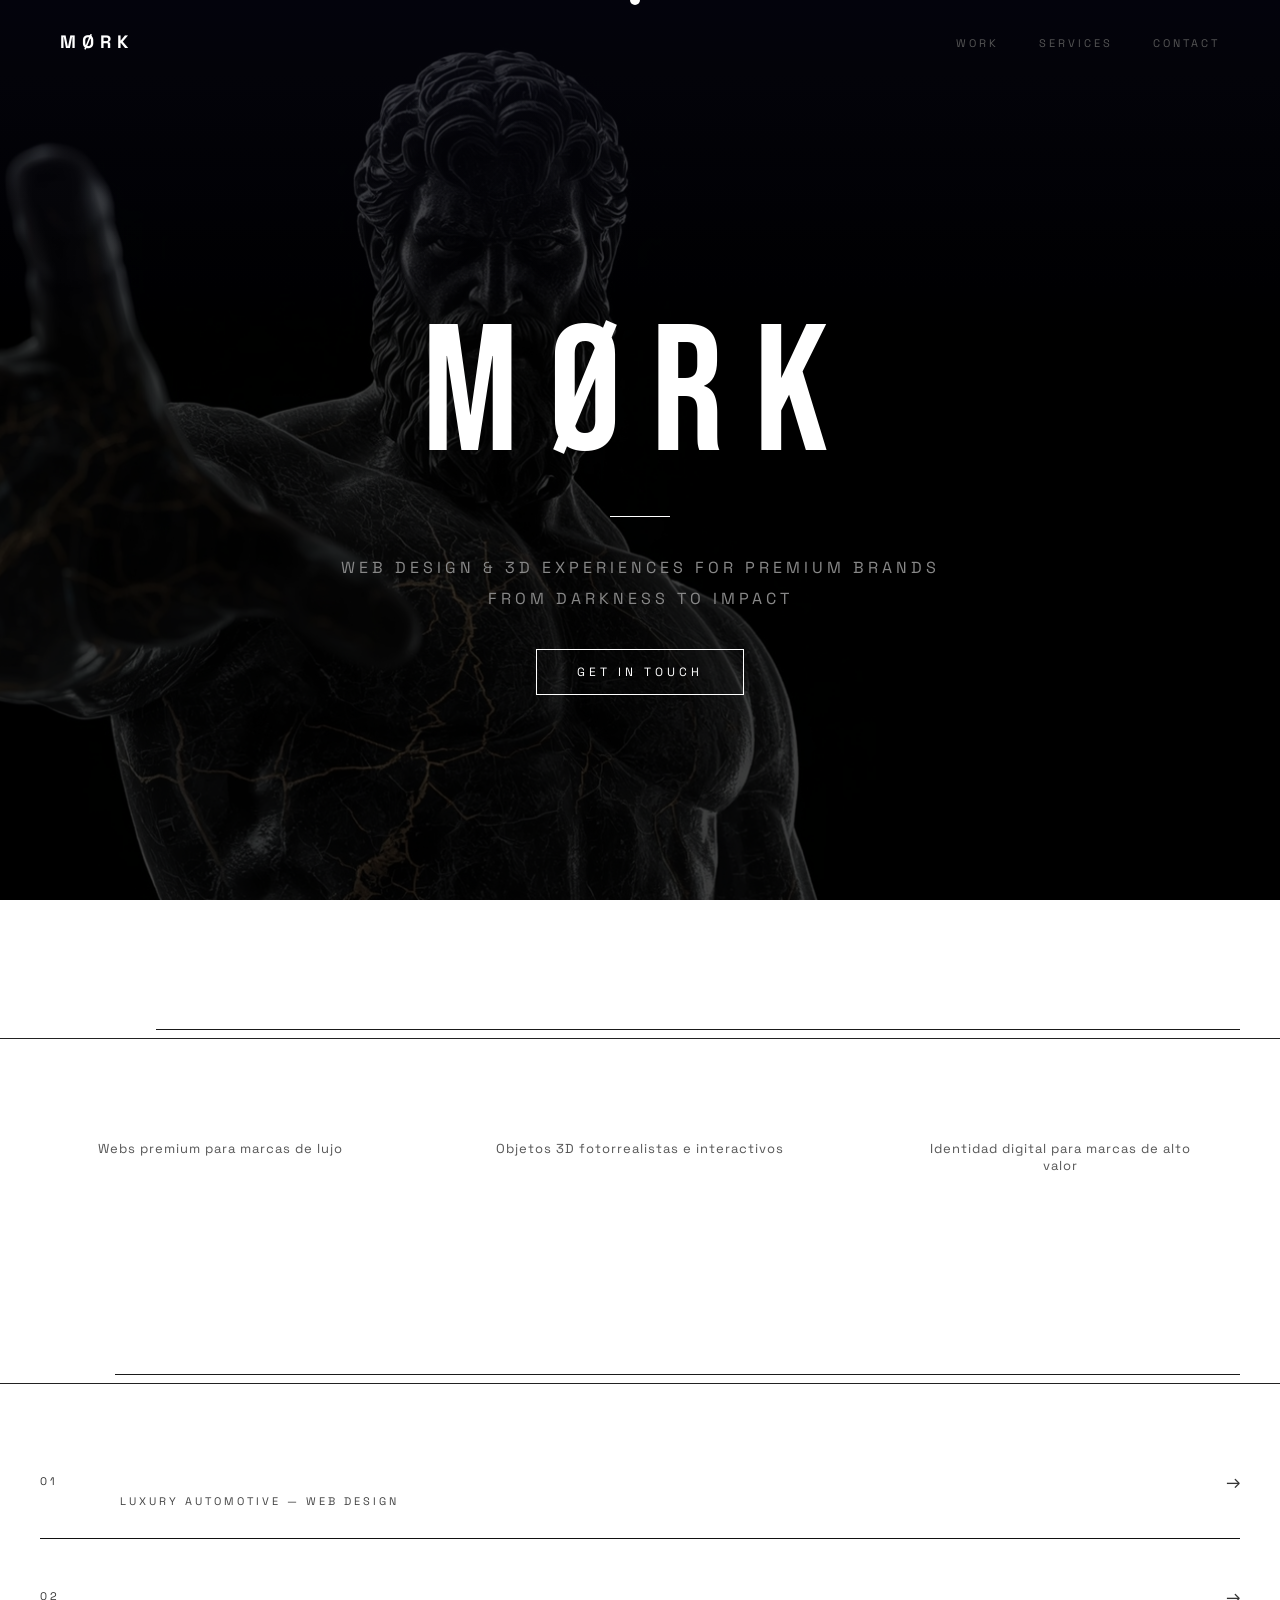
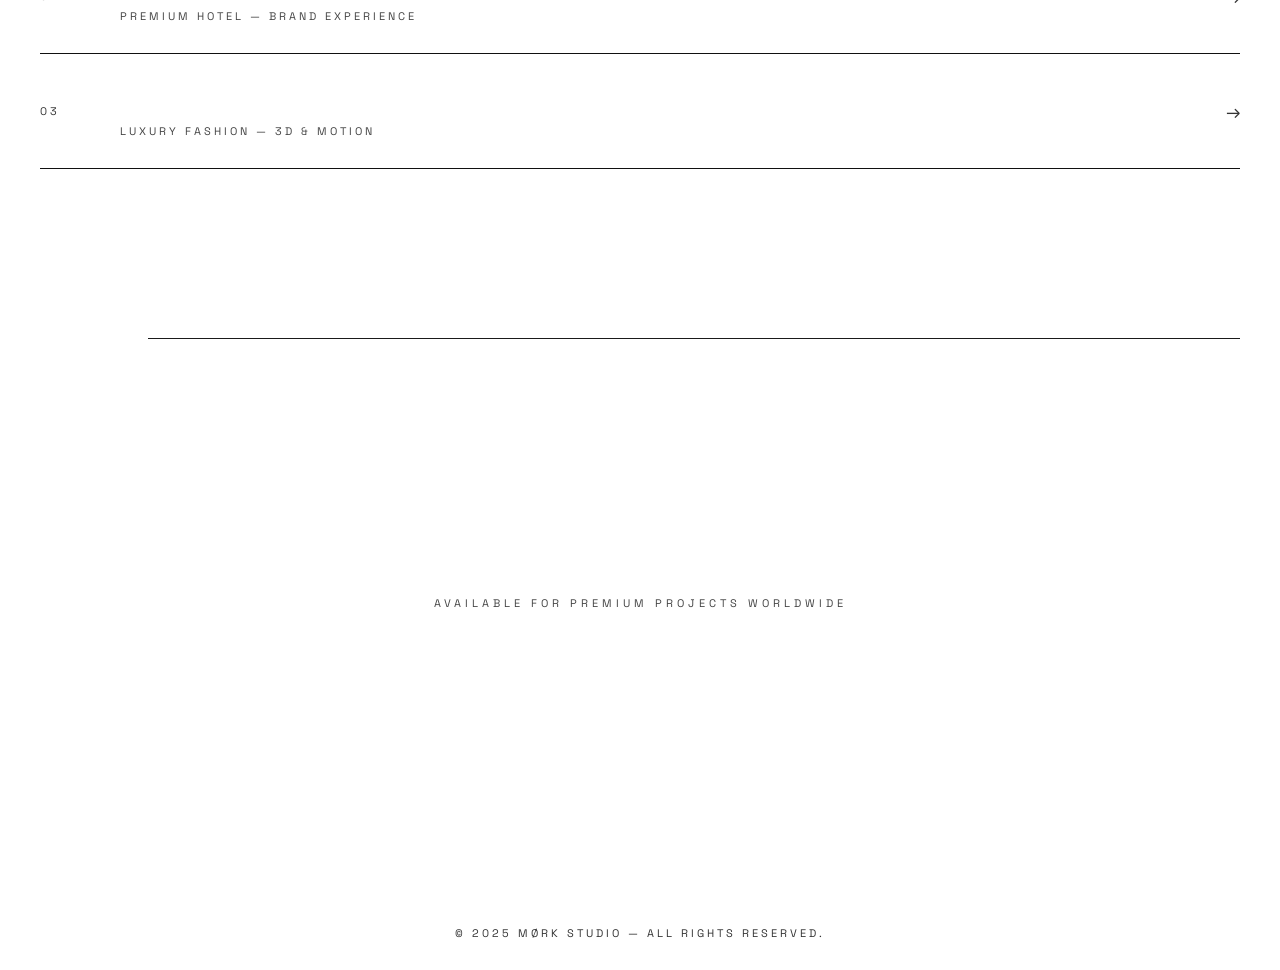
==== index.html @ 9cf5ea9a "Feat: Hover Thumbnails en work items del index" ====
<!DOCTYPE html>
<html lang="es">
<head>  
  <meta charset="UTF-8">
  <meta name="viewport" content="width=device-width, initial-scale=1.0">
  <title>MØRK Studio</title>
  <link href="https://fonts.googleapis.com/css2?family=Bebas+Neue&family=Space+Grotesk:wght@400;700&display=swap" rel="stylesheet">
  <link rel="stylesheet" href="style.css">
  <script type="importmap">
{
  "imports": {
    "three": "https://unpkg.com/three@0.157.0/build/three.module.js",
    "three/addons/": "https://unpkg.com/three@0.157.0/examples/jsm/"
  }
}
</script>
</head>
<body>
  <div class="page-transition"></div>

  <!-- CURSOR -->
  <div class="cursor"></div>

  <!-- NAV -->
  <nav class="nav">
    <div class="nav-logo">MØRK</div>
    <ul class="nav-links">
      <li><a href="#work">Work</a></li>
      <li><a href="#servicios">Services</a></li>
      <li><a href="#contacto">Contact</a></li>
    </ul>
  </nav>

 <!-- HERO -->
<div class="hero">
  <div class="hero-bg"></div>
  <div class="hero-3d">
    <canvas id="hero-canvas"></canvas>
  </div>
  <div class="hero-content">
    <h1>MØRK</h1>
    <div class="linea"></div>
    <p>Web design & 3D experiences for premium brands</p>
    <p>From darkness to impact</p>
    <a class="boton" href="mailto:contact@morkstudio.com">GET IN TOUCH</a>
  </div>
</div>

  <!-- LABEL SERVICIOS -->
  <div class="section-label">
    <span>Services</span>
    <div class="section-line"></div>
  </div>

  <!-- SERVICIOS -->
  <section class="servicios" id="servicios">
    <div class="servicio">
      <h3>Web Design</h3>
      <p>Webs premium para marcas de lujo</p>
    </div>
    <div class="servicio">
      <h3>3D & Motion</h3>
      <p>Objetos 3D fotorrealistas e interactivos</p>
    </div>
    <div class="servicio">
      <h3>Brand Experience</h3>
      <p>Identidad digital para marcas de alto valor</p>
    </div>
  </section>

  <!-- LABEL WORK -->
  <div class="section-label">
    <span>Work</span>
    <div class="section-line"></div>
  </div>

  <!-- WORK -->
  <section class="work" id="work">
    <a href="proyecto.html" class="work-item">
  <span class="work-num">01</span>
  <div class="work-info">
    <h3>Noir Automobiles</h3>
    <p>Luxury Automotive — Web Design</p>
  </div>
  <img class="work-thumb" src="noir-automobiles.jpg" alt="Noir Automobiles">
  <span class="work-arrow">→</span>
  </a>
    <a href="proyecto2.html" class="work-item">
  <span class="work-num">02</span>
  <div class="work-info">
    <h3>Hotel Obscura</h3>
    <p>Premium Hotel — Brand Experience</p>
  </div>
  <img class="work-thumb" src="hotel-noir.jpg" alt="Hotel Obscura">
  <span class="work-arrow">→</span>
  </a>
    <a href="proyecto3.html" class="work-item">
  <span class="work-num">03</span>
  <div class="work-info">
    <h3>Maison Noire</h3>
    <p>Luxury Fashion — 3D & Motion</p>
  </div>
  <img class="work-thumb" src="maison-noir.jpg" alt="Maison Noire">
  <span class="work-arrow">→</span>
  </a>
  </section>

  <!-- LABEL CONTACT -->
  <div class="section-label">
    <span>Contact</span>
    <div class="section-line"></div>
  </div>

  <!-- CONTACT -->
  <section class="contact" id="contacto">
    <h2>Let's build something<br>extraordinary together.</h2>
    <p>Available for premium projects worldwide</p>
    <a class="boton" href="mailto:contact@morkstudio.com">START A PROJECT</a>
  </section>

  <!-- FOOTER -->
  <footer class="footer">
    <p>© 2025 MØRK Studio — All rights reserved.</p>
  </footer>
  <script src="main.js"></script>
  <script type="module" src="hero3d.js"></script>
</body>
</html>
---- style.css ----
/* ============================================
   RESET Y BASE
   ============================================ */
* {
  scroll-behavior: smooth;
  margin: 0;
  padding: 0;
  box-sizing: border-box;
  cursor: none !important;
}

body {
  overflow-x: hidden;
  background: linear-gradient(180deg, #050510 0%, #000000 40%);
  background-attachment: fixed;
  color: #ffffff;
  font-family: 'Space Grotesk', sans-serif;
  min-height: 100vh;
  display: flex;
  flex-direction: column;
  align-items: center;
  text-align: center;
  animation: pageFadeIn 0.6s ease forwards;
}

/* ============================================
   ANIMACIONES
   ============================================ */
@keyframes fadeUp {
  from { opacity: 0; transform: translateY(30px); }
  to { opacity: 1; transform: translateY(0); }
}

@keyframes pageFadeIn {
  from { opacity: 0; }
  to { opacity: 1; }
}

@keyframes glitch {
  0%   { filter: none; }
  25%  { filter: brightness(1.5) blur(1px); }
  50%  { filter: none; }
  75%  { filter: brightness(0.7) blur(1px); }
  100% { filter: none; }
}

/* ============================================
   CURSOR
   ============================================ */
.cursor {
  width: 10px;
  height: 10px;
  background: #ffffff;
  border-radius: 50%;
  position: fixed;
  pointer-events: none;
  z-index: 99999;
  transform: translate(-50%, -50%);
}
/* ============================================
   NAV
   ============================================ */
.nav {
  position: fixed;
  top: 0;
  left: 0;
  width: 100%;
  padding: 30px 60px;
  display: flex;
  justify-content: space-between;
  align-items: center;
  z-index: 1000;
}

.nav-logo {
  font-size: 18px;
  letter-spacing: 6px;
  color: #ffffff;
  text-transform: uppercase;
  font-weight: 900;
}

.nav-links {
  display: flex;
  gap: 40px;
  list-style: none;
}

.nav-links a {
  color: #555555;
  text-decoration: none;
  font-size: 11px;
  letter-spacing: 3px;
  text-transform: uppercase;
  transition: color 0.3s ease;
}

.nav-links a:hover {
  color: #ffffff;
}

/* ============================================
   HERO
   ============================================ */
.hero {
  position: relative;
  min-height: 100vh;
  width: 100%;
  overflow: hidden;
  display: flex;
  align-items: center;
  justify-content: center;
}

.hero-bg {
  position: absolute;
  top: 0;
  left: 0;
  width: 100%;
  height: 100%;
  z-index: 0;
  background-image: url('zeus.jpg');
  background-size: cover;
  background-position: center right;
  opacity: 0.25;
  pointer-events: none;
}

.hero-3d {
  position: absolute;
  top: 0;
  left: 0;
  width: 100%;
  height: 100%;
  z-index: 1;
  pointer-events: none;
}

.hero-3d canvas {
  width: 100%;
  height: 100%;
  pointer-events: none;
}

.hero-content {
  position: relative;
  z-index: 2;
  display: flex;
  flex-direction: column;
  align-items: center;
  justify-content: center;
  min-height: 100vh;
  padding-top: 100px;
}

.hero h1 {
  font-size: 180px;
  font-weight: 400;
  letter-spacing: 30px;
  color: #ffffff;
  font-family: 'Bebas Neue', sans-serif;
  animation: fadeUp 1s ease forwards;
  line-height: 1;
}

.hero h1:hover {
  animation: glitch 0.4s ease infinite;
}

.hero p {
  font-size: 16px;
  letter-spacing: 4px;
  color: #888888;
  margin-top: 10px;
  text-transform: uppercase;
  animation: fadeUp 1s ease 0.3s forwards;
  opacity: 0;
}

.linea {
  width: 60px;
  height: 1px;
  background-color: #ffffff;
  margin: 30px auto;
}

.boton {
  display: inline-block;
  margin-top: 40px;
  padding: 14px 40px;
  border: 1px solid #ffffff;
  color: #ffffff;
  text-decoration: none;
  font-family: 'Space Grotesk', sans-serif;
  font-size: 12px;
  letter-spacing: 4px;
  text-transform: uppercase;
  transition: all 0.3s ease;
  animation: fadeUp 1s ease 0.6s forwards;
  opacity: 0;
}

.boton:hover {
  background-color: #ffffff;
  color: #000000;
}

/* ============================================
   SERVICIOS
   ============================================ */
.servicios {
  display: flex;
  width: 100%;
  padding: 40px;
  border-top: 1px solid #222222;
  gap: 60px;
  margin-top: 0;
  animation: fadeUp 1s ease 0.9s forwards;
  opacity: 0;
}

.servicio {
  flex: 1;
  text-align: center;
  transition: all 0.3s ease;
  padding: 30px;
  border: 1px solid transparent;
}

.servicio h3 {
  font-size: 14px;
  letter-spacing: 4px;
  text-transform: uppercase;
  color: #ffffff;
  margin-bottom: 12px;
  transition: color 0.3s ease;
}

.servicio p {
  font-size: 13px;
  letter-spacing: 1px;
  color: #555555;
  text-transform: none;
}

.servicio:hover {
  border: 1px solid #333333;
  transform: translateY(-5px);
}

.servicio:hover h3 {
  color: #aaaaaa;
}

/* ============================================
   WORK
   ============================================ */
.work {
  width: 100%;
  padding: 40px;
  border-top: 1px solid #222222;
}

.work-item {
  text-decoration: none;
  color: inherit;
  display: flex;
  align-items: center;
  gap: 20px;
  padding: 30px 0;
  border-bottom: 1px solid #111111;
  transition: all 0.4s ease;
  width: 100%;
  text-align: left;
  position: relative;
  overflow: hidden;
}

.work-item:hover {
  padding-left: 20px;
  border-bottom: 1px solid #333333;
  background: linear-gradient(90deg, #0a0a0a 0%, transparent 100%);
}

.work-item::after {
  content: '';
  position: absolute;
  top: 0;
  left: 0;
  width: 0%;
  height: 1px;
  background: #ffffff;
  transition: all 0.6s ease;
}

.work-item:hover::after {
  width: 100%;
}

.work-item:hover h3 {
  text-shadow: 0 0 20px rgba(255, 255, 255, 0.3);
  letter-spacing: 1px;
}

.work-num {
  font-size: 11px;
  letter-spacing: 3px;
  color: #333333;
  width: 60px;
  flex-shrink: 0;
}

.work-info {
  flex: 1;
  display: flex;
  flex-direction: column;
  gap: 6px;
}

.work-info h3 {
  font-size: 22px;
  font-weight: 700;
  letter-spacing: 2px;
  color: #ffffff;
  transition: color 0.3s ease;
  display: block;
}

.work-info p {
  font-size: 11px;
  display: block;
  letter-spacing: 3px;
  color: #444444;
  text-transform: uppercase;
  margin-top: 6px;
}

.work-item:hover .work-info h3 {
  color: #aaaaaa;
}

.work-arrow {
  font-size: 18px;
  color: #333333;
  transition: all 0.3s ease;
  flex-shrink: 0;
}

.work-item:hover .work-arrow {
  transform: translateX(8px);
  color: #ffffff;
  opacity: 1;
}

/* ============================================
   SECTIONS
   ============================================ */
.section-label {
  display: flex;
  align-items: center;
  gap: 20px;
  width: 100%;
  padding: 0 40px;
  margin-top: 120px;
  margin-bottom: 0;
}

.section-label span {
  font-size: 14px;
  letter-spacing: 4px;
  text-transform: uppercase;
  color: #ffffff;
  white-space: nowrap;
}

.section-line {
  flex: 1;
  height: 1px;
  background-color: #1a1a1a;
}

/* ============================================
   CONTACT
   ============================================ */
.contact {
  width: 100%;
  padding: 100px 40px;
  display: flex;
  flex-direction: column;
  align-items: center;
  text-align: center;
}

.contact h2 {
  font-size: 52px;
  font-weight: 900;
  letter-spacing: 4px;
  color: #ffffff;
  line-height: 1.2;
  margin-bottom: 24px;
  opacity: 1;
  transform: none;
}

.contact p {
  font-size: 11px;
  letter-spacing: 4px;
  color: #444444;
  text-transform: uppercase;
  margin-bottom: 40px;
  opacity: 1;
  transform: none;
}

/* ============================================
   FOOTER
   ============================================ */
.footer {
  position: relative;
  width: 100%;
  text-align: center;
  padding: 30px 0;
  margin-top: 60px;
}

.footer p {
  font-size: 11px;
  letter-spacing: 3px;
  color: #333333;
  text-transform: uppercase;
}

/* ============================================
   SCROLL ANIMATIONS
   ============================================ */
.servicio,
.work-item,
.section-label {
  opacity: 0;
  transform: translateY(60px);
  transition: opacity 0.8s ease, transform 0.8s ease;
}

.visible {
  opacity: 1;
  transform: translateY(0);
}

/* ============================================
   RESPONSIVE MÓVIL
   ============================================ */
@media (max-width: 768px) {
  .nav { padding: 20px 24px; }
  .nav-links { gap: 20px; }
  .hero h1 { font-size: 60px; letter-spacing: 10px; }
  .servicios { flex-direction: column; gap: 0; padding: 40px 24px; }
  .work { padding: 40px 24px; }
  .work-item { gap: 12px; }
  .work-info h3 { font-size: 16px; }
  .contact h2 { font-size: 32px; letter-spacing: 2px; }
  .section-label { padding: 0 24px; }
}
/* ============================================
   PAGE TRANSITIONS
   ============================================ */
.page-transition {
  position: fixed;
  top: 0;
  left: 0;
  width: 100%;
  height: 100%;
  background: #000000;
  z-index: 99999;
  opacity: 0;
  pointer-events: none;
  transition: opacity 0.4s ease;
}

.page-transition.active {
  opacity: 1;
  pointer-events: all;
}

/* WORK THUMBNAILS */
.work-thumb {
  position: absolute;
  right: 80px;
  top: 50%;
  transform: translateY(-50%) scale(0.95);
  width: 180px;
  height: 110px;
  object-fit: cover;
  opacity: 0;
  transition: opacity 0.4s ease, transform 0.4s ease;
  pointer-events: none;
  z-index: 10;
}

.work-item:hover .work-thumb {
  opacity: 1;
  transform: translateY(-50%) scale(1);
}
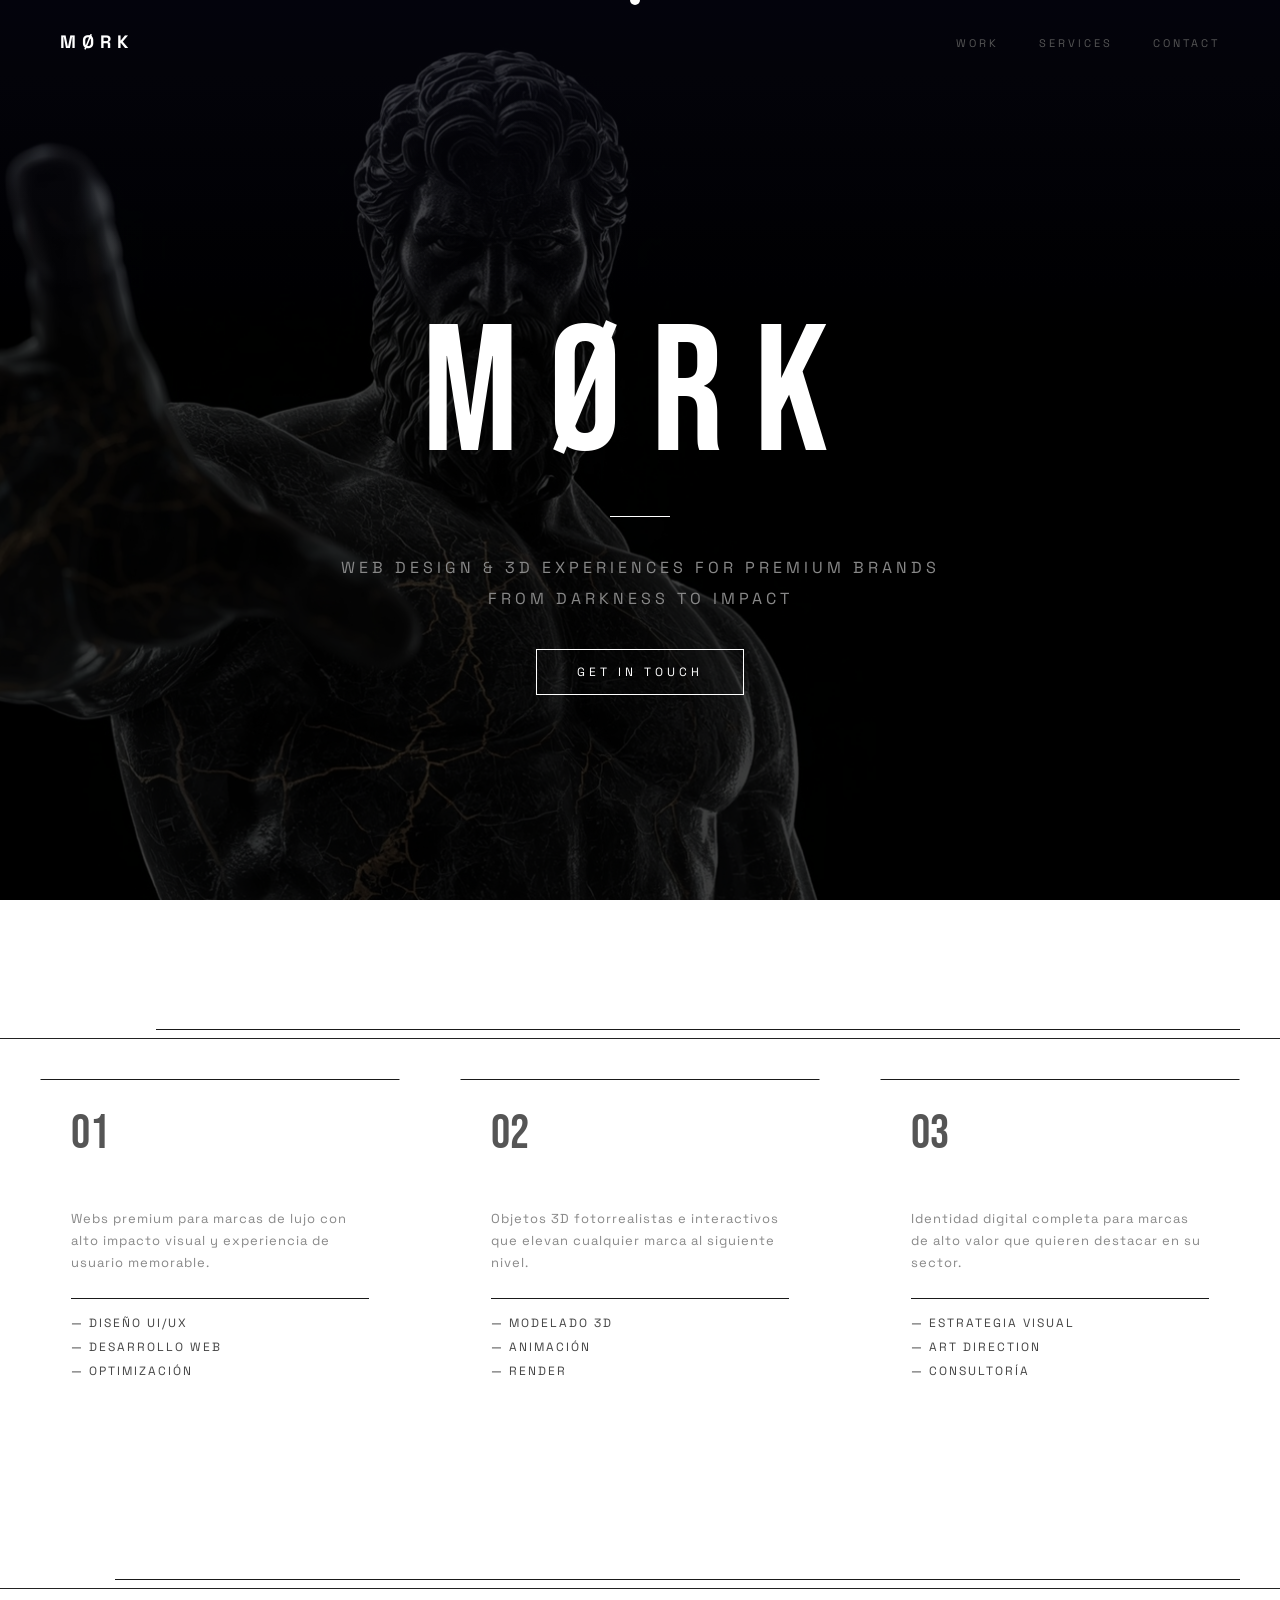
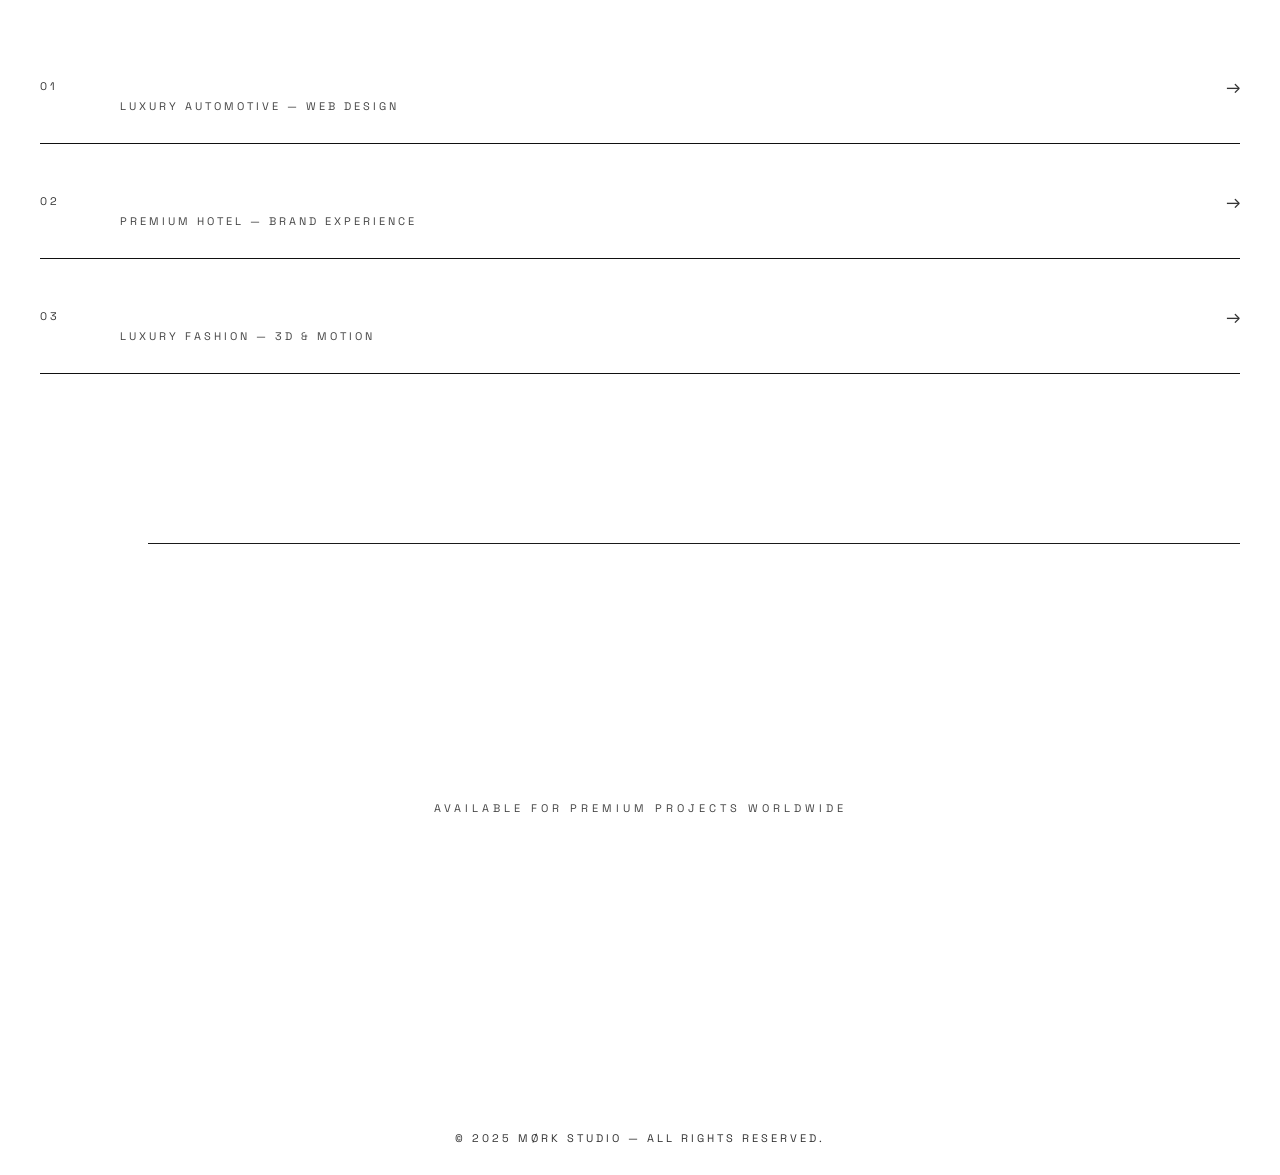
==== commit 6f501880: "Feat: services rediseñados con numeros, descripción y entregables" ====
--- a/index.html
+++ b/index.html
@@ -54,19 +54,37 @@
 
   <!-- SERVICIOS -->
   <section class="servicios" id="servicios">
-    <div class="servicio">
-      <h3>Web Design</h3>
-      <p>Webs premium para marcas de lujo</p>
-    </div>
-    <div class="servicio">
-      <h3>3D & Motion</h3>
-      <p>Objetos 3D fotorrealistas e interactivos</p>
-    </div>
-    <div class="servicio">
-      <h3>Brand Experience</h3>
-      <p>Identidad digital para marcas de alto valor</p>
-    </div>
-  </section>
+  <div class="servicio">
+    <span class="servicio-num">01</span>
+    <h3>Web Design</h3>
+    <p>Webs premium para marcas de lujo con alto impacto visual y experiencia de usuario memorable.</p>
+    <ul class="servicio-list">
+      <li>Diseño UI/UX</li>
+      <li>Desarrollo web</li>
+      <li>Optimización</li>
+    </ul>
+  </div>
+  <div class="servicio">
+    <span class="servicio-num">02</span>
+    <h3>3D & Motion</h3>
+    <p>Objetos 3D fotorrealistas e interactivos que elevan cualquier marca al siguiente nivel.</p>
+    <ul class="servicio-list">
+      <li>Modelado 3D</li>
+      <li>Animación</li>
+      <li>Render</li>
+    </ul>
+  </div>
+  <div class="servicio">
+    <span class="servicio-num">03</span>
+    <h3>Brand Experience</h3>
+    <p>Identidad digital completa para marcas de alto valor que quieren destacar en su sector.</p>
+    <ul class="servicio-list">
+      <li>Estrategia visual</li>
+      <li>Art direction</li>
+      <li>Consultoría</li>
+    </ul>
+  </div>
+</section>
 
   <!-- LABEL WORK -->
   <div class="section-label">
--- a/style.css
+++ b/style.css
@@ -221,10 +221,22 @@
 
 .servicio {
   flex: 1;
-  text-align: center;
+  text-align: left;
   transition: all 0.3s ease;
   padding: 30px;
   border: 1px solid transparent;
+  border-top: 1px solid #1a1a1a;
+  display: flex;
+  flex-direction: column;
+  gap: 16px;
+}
+
+.servicio-num {
+  font-family: 'Bebas Neue', sans-serif;
+  font-size: 48px;
+  color: #555555;
+  line-height: 1;
+  transition: color 0.3s ease;
 }
 
 .servicio h3 {
@@ -232,24 +244,57 @@
   letter-spacing: 4px;
   text-transform: uppercase;
   color: #ffffff;
-  margin-bottom: 12px;
+  margin-bottom: 0;
   transition: color 0.3s ease;
 }
 
 .servicio p {
   font-size: 13px;
   letter-spacing: 1px;
-  color: #555555;
+  color: #888888;
   text-transform: none;
+  line-height: 1.7;
+}
+
+.servicio-list {
+  list-style: none;
+  display: flex;
+  flex-direction: column;
+  gap: 8px;
+  margin-top: 8px;
+  padding-top: 16px;
+  border-top: 1px solid #1a1a1a;
+}
+
+.servicio-list li {
+  font-size: 12px;
+  letter-spacing: 2px;
+  color: #444444;
+  text-transform: uppercase;
+  transition: color 0.3s ease;
+}
+
+.servicio-list li::before {
+  content: '— ';
+  color: #333333;
 }
 
 .servicio:hover {
   border: 1px solid #333333;
+  border-top: 1px solid #333333;
   transform: translateY(-5px);
+}
+
+.servicio:hover .servicio-num {
+  color: #222222;
 }
 
 .servicio:hover h3 {
   color: #aaaaaa;
+}
+
+.servicio:hover .servicio-list li {
+  color: #666666;
 }
 
 /* ============================================
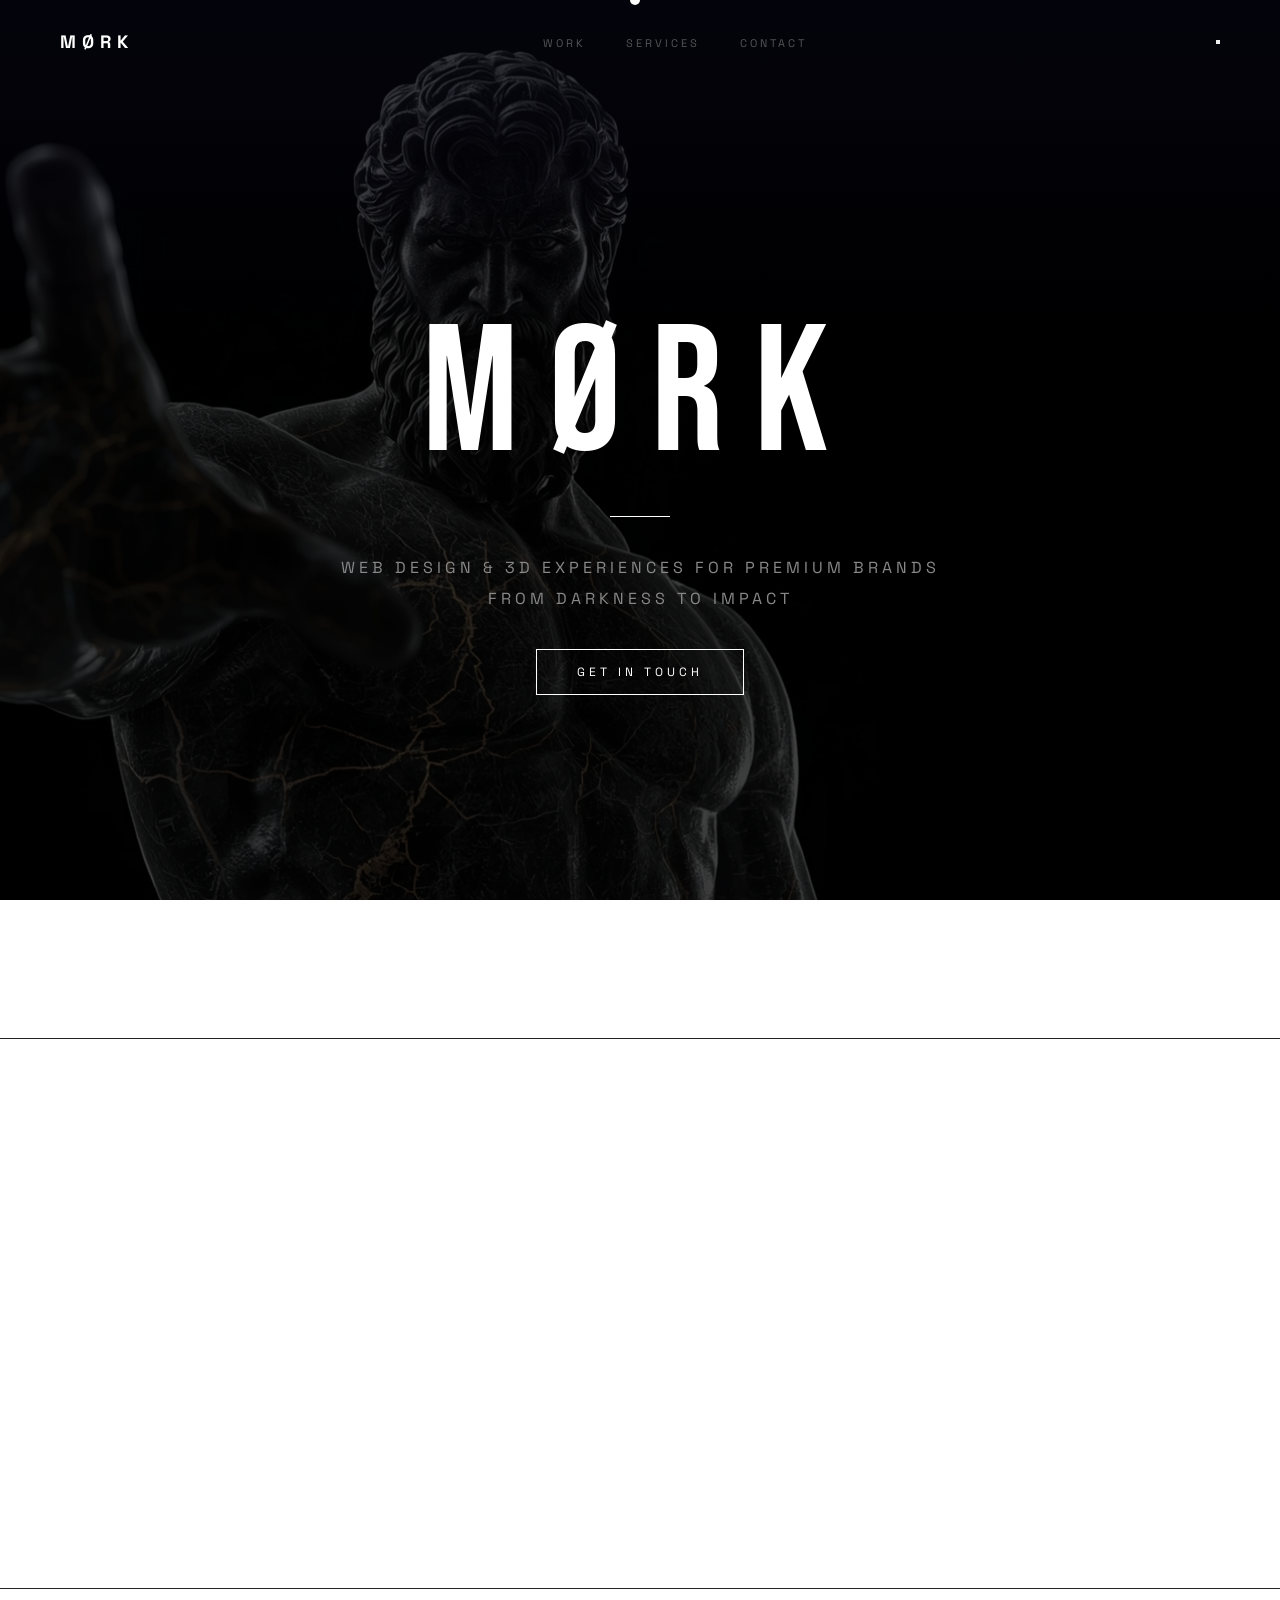
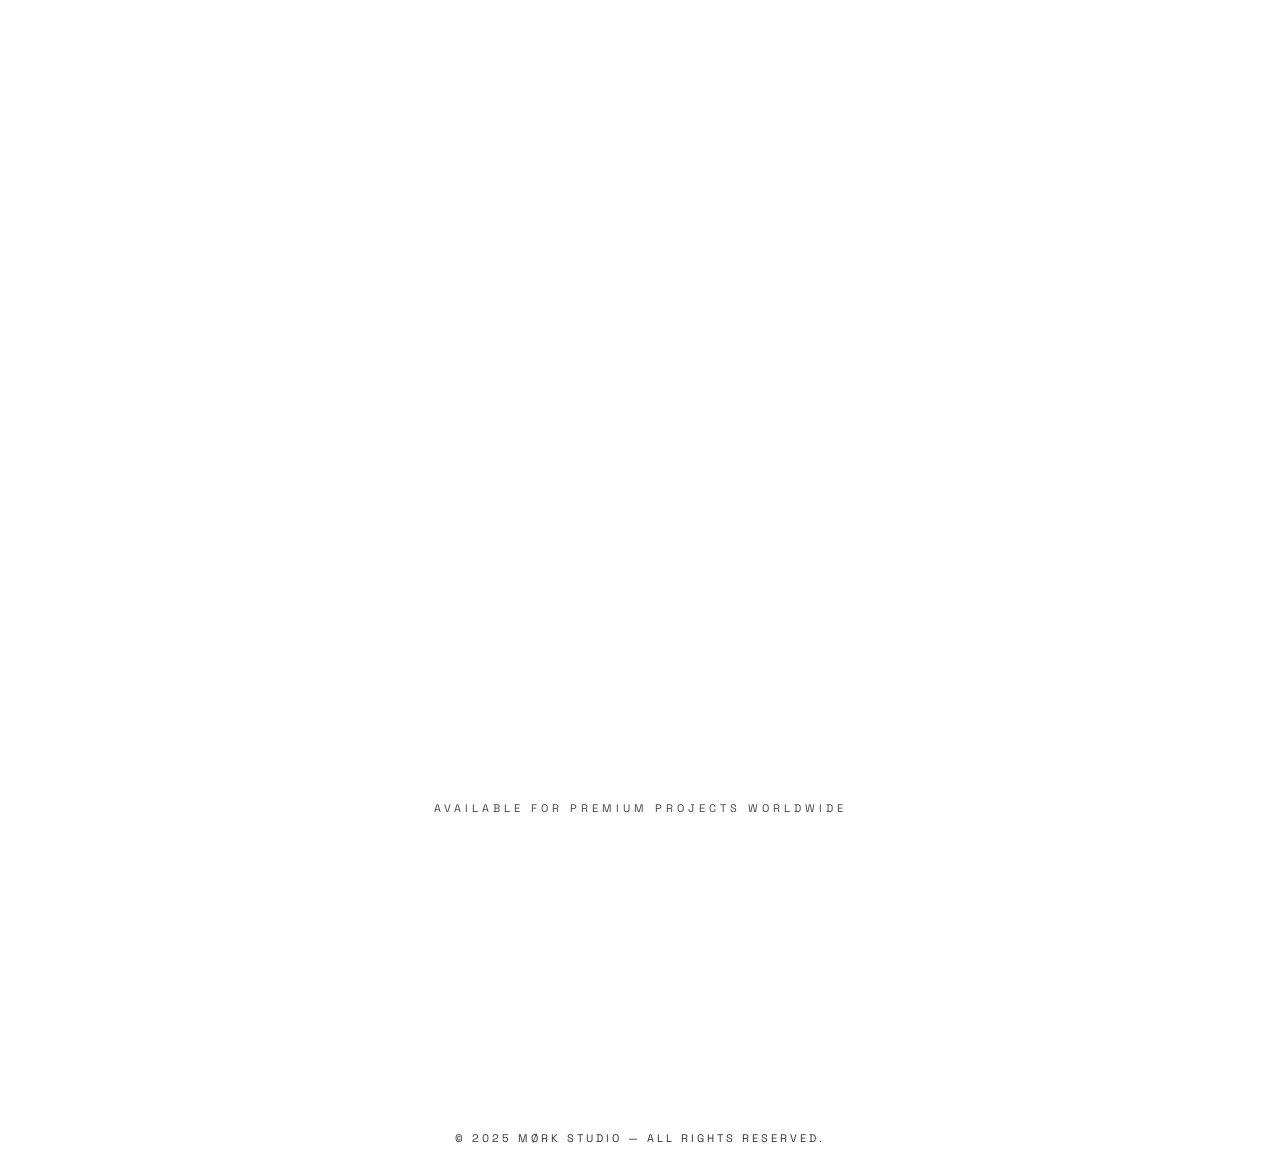
==== commit 6c92704b: "Feat: Responsive móvil, menú hamburguesa" ====
--- a/index.html
+++ b/index.html
@@ -22,14 +22,19 @@
   <div class="cursor"></div>
 
   <!-- NAV -->
-  <nav class="nav">
-    <div class="nav-logo">MØRK</div>
-    <ul class="nav-links">
-      <li><a href="#work">Work</a></li>
-      <li><a href="#servicios">Services</a></li>
-      <li><a href="#contacto">Contact</a></li>
-    </ul>
-  </nav>
+ <nav class="nav">
+  <div class="nav-logo">MØRK</div>
+  <ul class="nav-links">
+    <li><a href="#work">Work</a></li>
+    <li><a href="#servicios">Services</a></li>
+    <li><a href="#contacto">Contact</a></li>
+  </ul>
+  <button class="nav-hamburger" id="hamburger">
+    <span></span>
+    <span></span>
+    <span></span>
+  </button>
+</nav>
 
  <!-- HERO -->
 <div class="hero">
--- a/style.css
+++ b/style.css
@@ -495,15 +495,131 @@
    RESPONSIVE MÓVIL
    ============================================ */
 @media (max-width: 768px) {
-  .nav { padding: 20px 24px; }
-  .nav-links { gap: 20px; }
-  .hero h1 { font-size: 60px; letter-spacing: 10px; }
-  .servicios { flex-direction: column; gap: 0; padding: 40px 24px; }
-  .work { padding: 40px 24px; }
-  .work-item { gap: 12px; }
-  .work-info h3 { font-size: 16px; }
-  .contact h2 { font-size: 32px; letter-spacing: 2px; }
-  .section-label { padding: 0 24px; }
+
+  /* NAV */
+  .nav {
+    padding: 20px 24px;
+  }
+
+  .nav-links {
+    display: none;
+    flex-direction: column;
+    position: fixed;
+    top: 0;
+    left: 0;
+    width: 100%;
+    height: 100vh;
+    background: #000000;
+    justify-content: center;
+    align-items: center;
+    gap: 40px;
+    z-index: 999;
+    .nav-hamburger.active span:nth-child(1) {
+    transform: translateY(6px) rotate(45deg);
+  }
+
+  .nav-hamburger.active span:nth-child(2) {
+    opacity: 0;
+  }
+
+  .nav-hamburger.active span:nth-child(3) {
+    transform: translateY(-6px) rotate(-45deg);
+  }
+  }
+
+  .nav-links.open {
+    display: flex;
+  }
+
+  .nav-links a {
+    font-size: 18px;
+    letter-spacing: 6px;
+  }
+  
+  .nav-hamburger {
+    display: flex;
+    flex-direction: column;
+    gap: 6px;
+    background: none;
+    border: none;
+    cursor: pointer;
+    padding: 4px;
+    z-index: 1001;
+  }
+
+  .nav-hamburger span {
+    display: block;
+    width: 24px;
+    height: 1px;
+    background: #ffffff;
+    transition: all 0.3s ease;
+  }
+  /* HERO */
+  .hero h1 {
+    font-size: 72px;
+    letter-spacing: 10px;
+  }
+
+  .hero-bg {
+    background-position: center center;
+    opacity: 0.35;
+  }
+
+  .hero-content {
+    padding-top: 80px;
+    padding-left: 20px;
+    padding-right: 20px;
+  }
+
+  .hero p {
+    font-size: 11px;
+    letter-spacing: 2px;
+  }
+
+  /* SERVICES */
+  .servicios {
+    flex-direction: column;
+    gap: 0;
+    padding: 40px 24px;
+  }
+
+  .servicio {
+    padding: 24px 0;
+  }
+
+  /* WORK */
+  .work {
+    padding: 40px 24px;
+  }
+
+  .work-item {
+    gap: 12px;
+  }
+
+  .work-info h3 {
+    font-size: 16px;
+  }
+
+  .work-thumb {
+    display: none;
+  }
+
+  /* SECTION LABELS */
+  .section-label {
+    padding: 0 24px;
+    margin-top: 60px;
+  }
+
+  /* CONTACT */
+  .contact {
+    padding: 60px 24px;
+  }
+
+  .contact h2 {
+    font-size: 32px;
+    letter-spacing: 2px;
+  }
+
 }
 /* ============================================
    PAGE TRANSITIONS
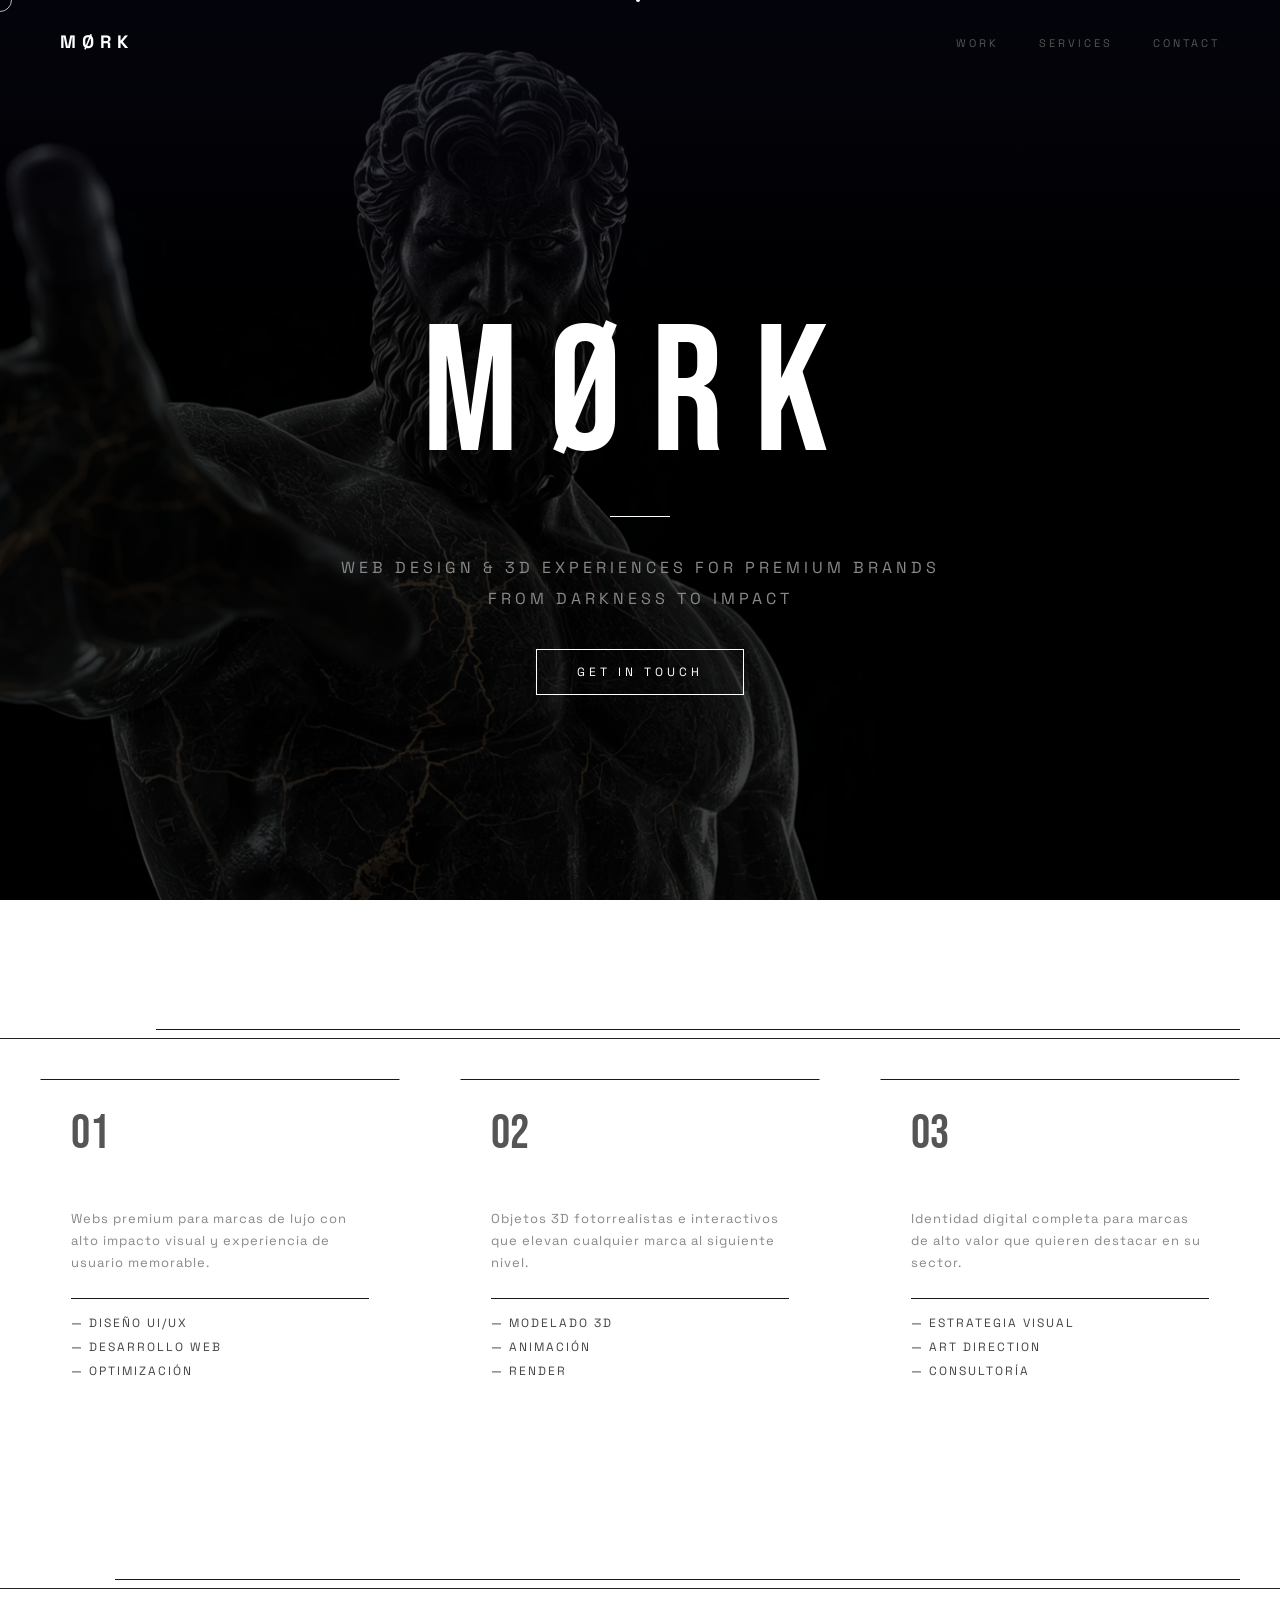
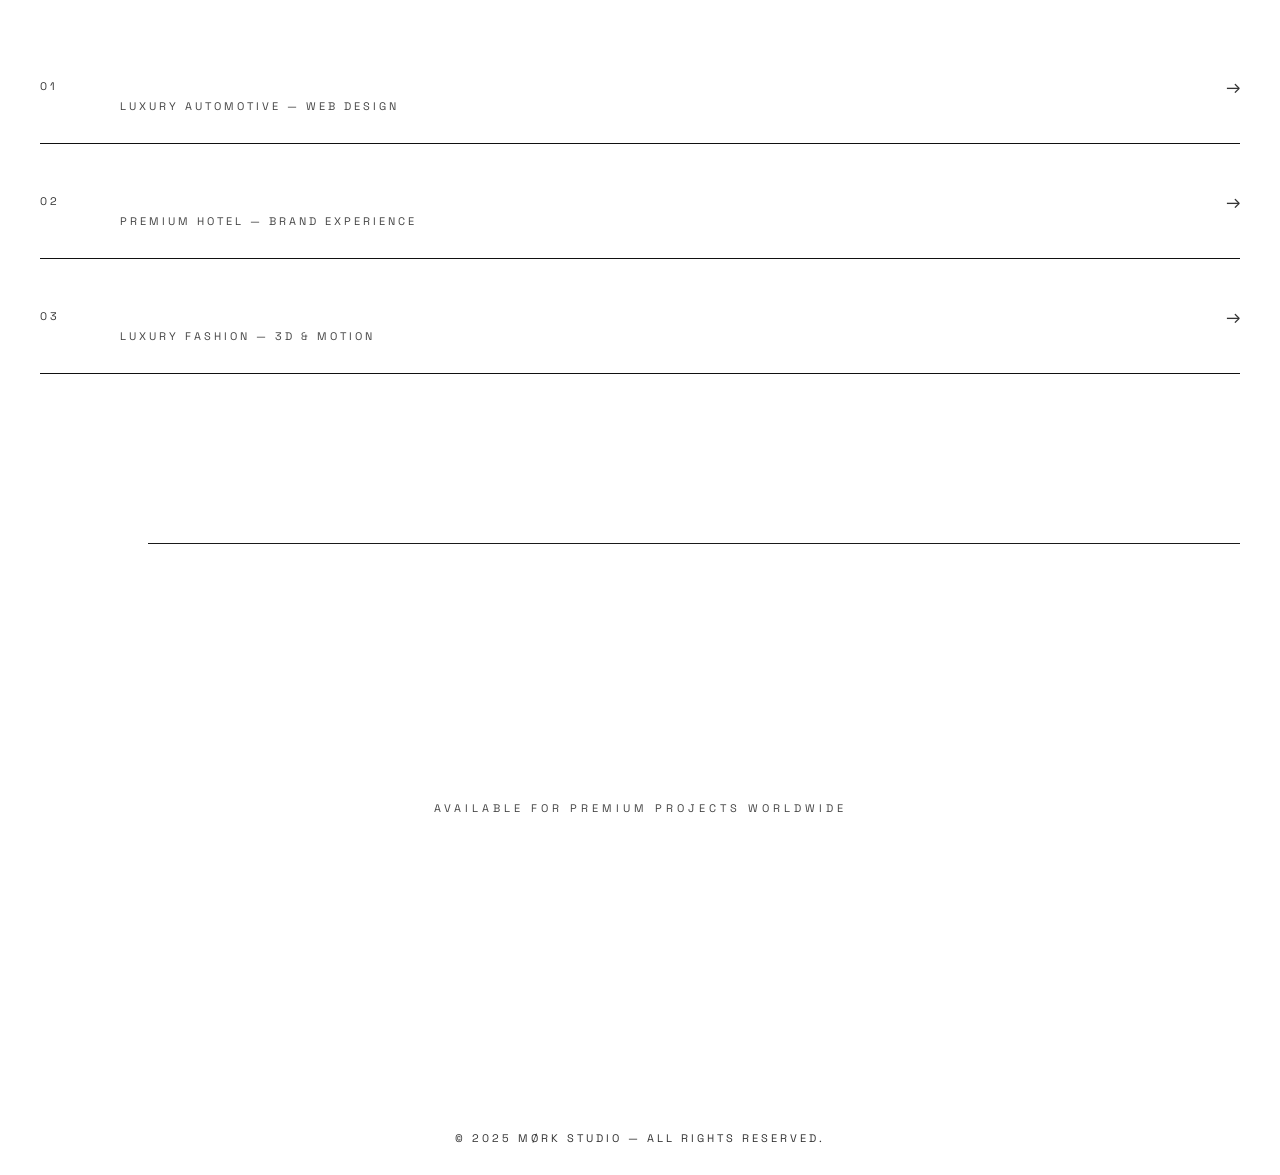
==== commit 0425565c: "Cursor nuevo + nav fix + limpieza archivos" ====
--- a/index.html
+++ b/index.html
@@ -3,6 +3,7 @@
 <head>  
   <meta charset="UTF-8">
   <meta name="viewport" content="width=device-width, initial-scale=1.0">
+  <link rel="icon" type="image/png" href="favicon.png">
   <title>MØRK Studio</title>
   <link href="https://fonts.googleapis.com/css2?family=Bebas+Neue&family=Space+Grotesk:wght@400;700&display=swap" rel="stylesheet">
   <link rel="stylesheet" href="style.css">
@@ -17,9 +18,6 @@
 </head>
 <body>
   <div class="page-transition"></div>
-
-  <!-- CURSOR -->
-  <div class="cursor"></div>
 
   <!-- NAV -->
  <nav class="nav">
@@ -147,5 +145,6 @@
   </footer>
   <script src="main.js"></script>
   <script type="module" src="hero3d.js"></script>
+  <script src="cursor.js"></script>
 </body>
 </html>
--- a/style.css
+++ b/style.css
@@ -47,16 +47,6 @@
 /* ============================================
    CURSOR
    ============================================ */
-.cursor {
-  width: 10px;
-  height: 10px;
-  background: #ffffff;
-  border-radius: 50%;
-  position: fixed;
-  pointer-events: none;
-  z-index: 99999;
-  transform: translate(-50%, -50%);
-}
 /* ============================================
    NAV
    ============================================ */
@@ -97,6 +87,9 @@
 
 .nav-links a:hover {
   color: #ffffff;
+}
+.nav-hamburger {
+  display: none;
 }
 
 /* ============================================
@@ -495,6 +488,12 @@
    RESPONSIVE MÓVIL
    ============================================ */
 @media (max-width: 768px) {
+  .servicio,
+  .work-item,
+  .section-label {
+    opacity: 1 !important;
+    transform: translateY(0) !important;
+  }
 
   /* NAV */
   .nav {
@@ -535,7 +534,7 @@
     font-size: 18px;
     letter-spacing: 6px;
   }
-  
+
   .nav-hamburger {
     display: flex;
     flex-direction: column;
@@ -561,8 +560,9 @@
   }
 
   .hero-bg {
-    background-position: center center;
-    opacity: 0.35;
+    background-attachment: scroll;
+    background-position: center top;
+    opacity: 0.4;
   }
 
   .hero-content {
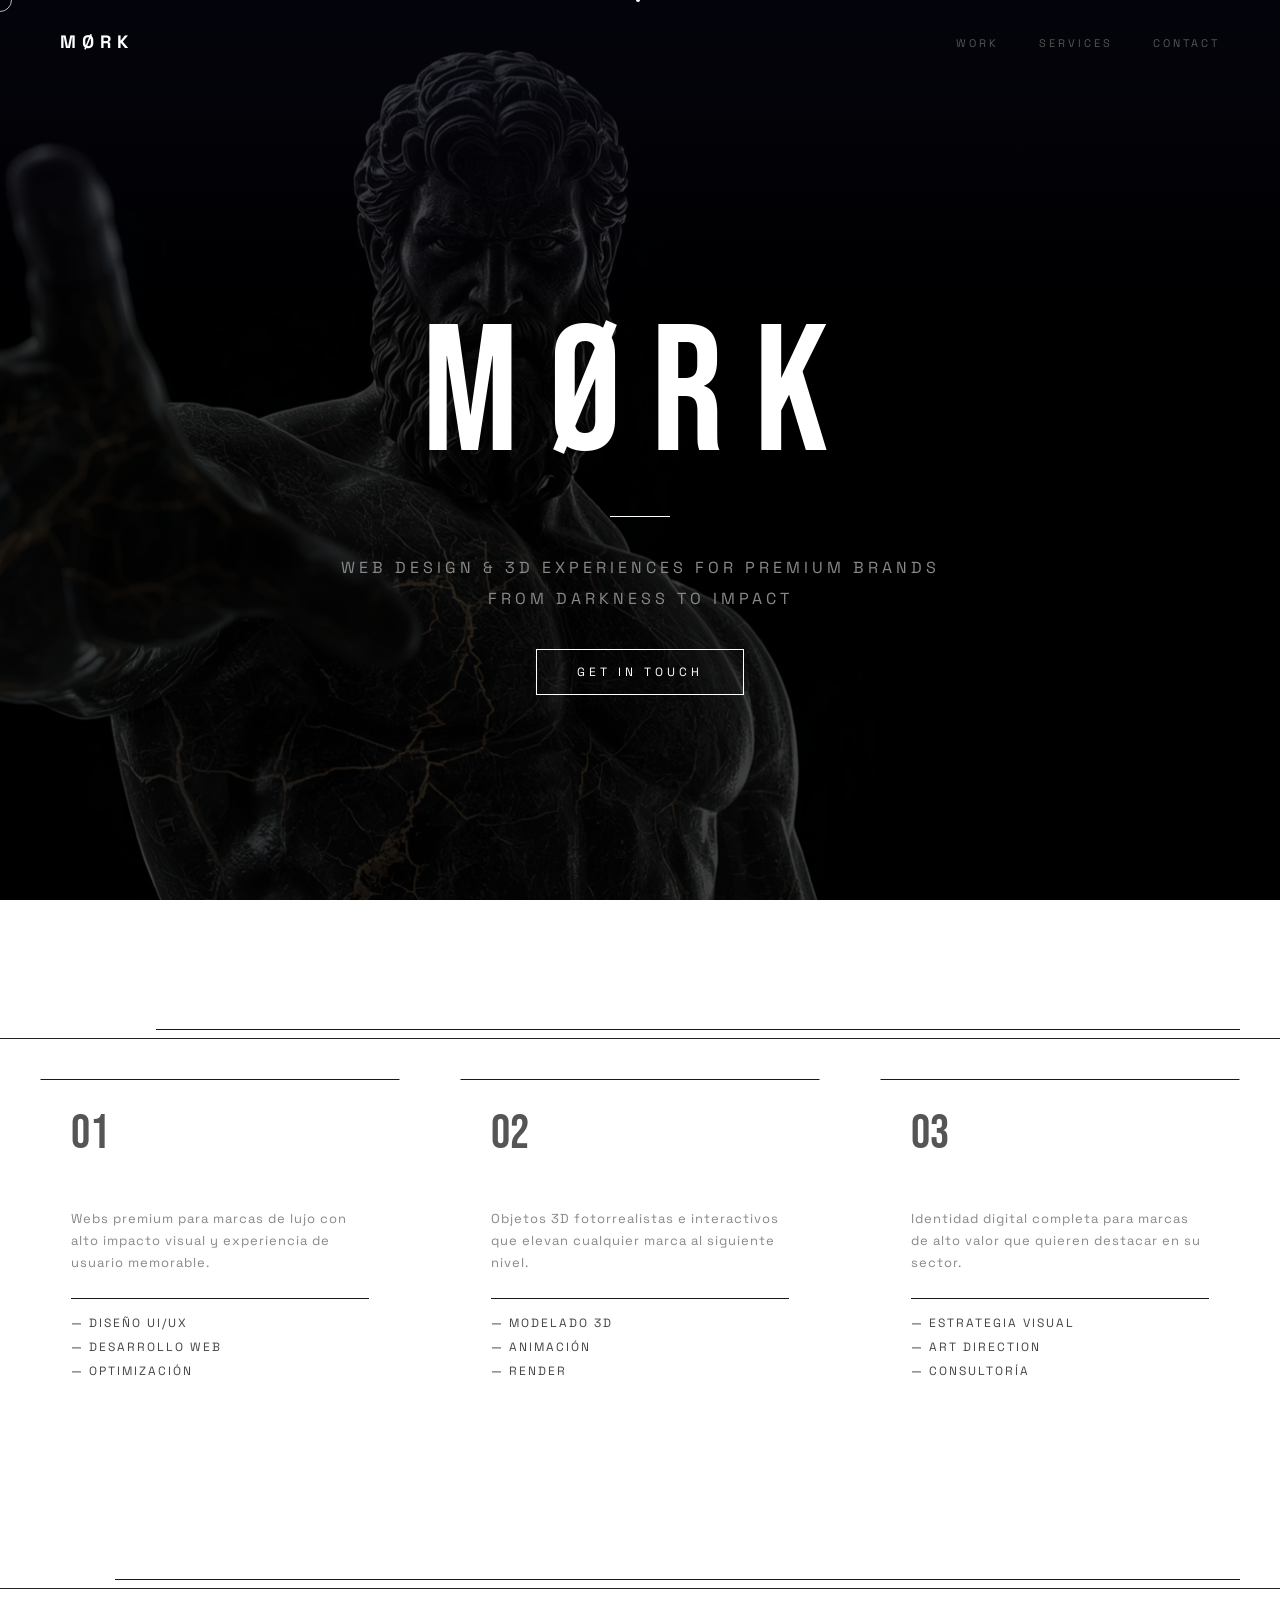
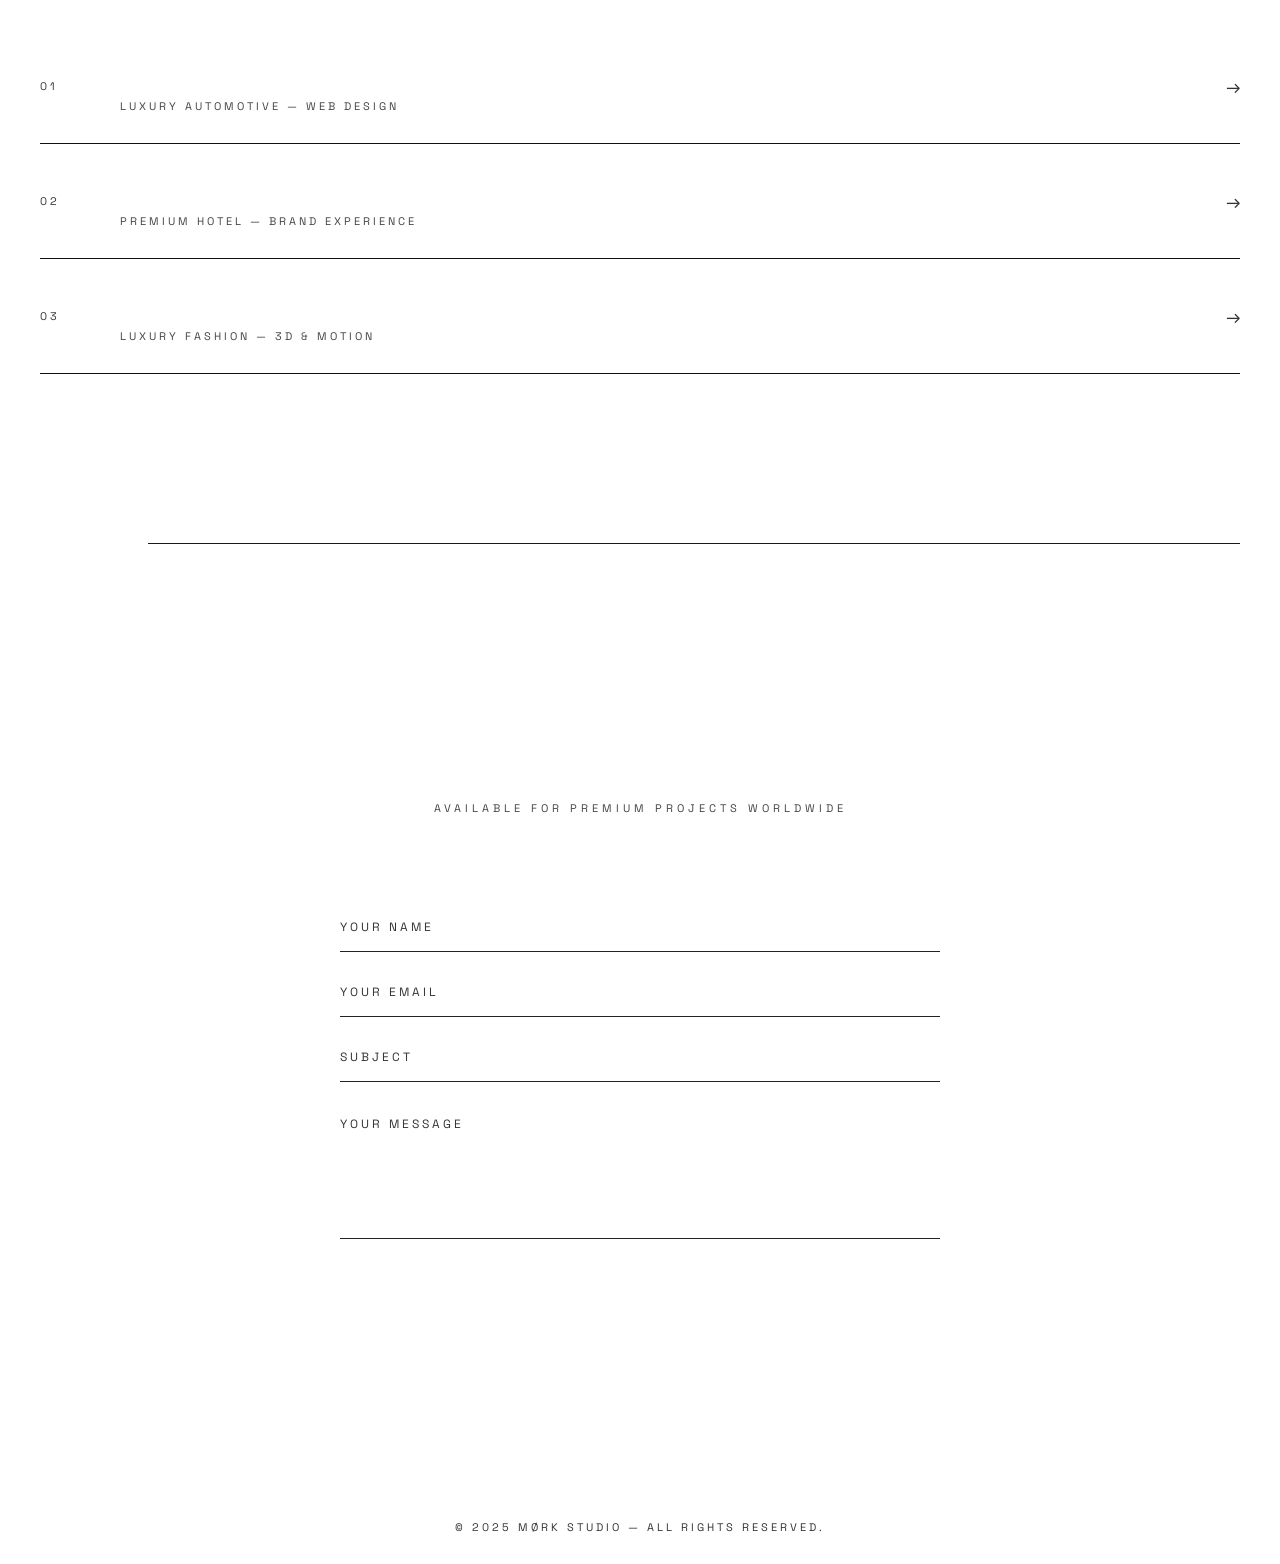
==== commit 118b16fa: "Formulario contacto Fromspree + SEO meta tags" ====
--- a/index.html
+++ b/index.html
@@ -2,9 +2,18 @@
 <html lang="es">
 <head>  
   <meta charset="UTF-8">
-  <meta name="viewport" content="width=device-width, initial-scale=1.0">
-  <link rel="icon" type="image/png" href="favicon.png">
-  <title>MØRK Studio</title>
+<meta name="viewport" content="width=device-width, initial-scale=1.0">
+<link rel="icon" type="image/png" href="favicon.png">
+<title>MØRK Studio — Web Design & 3D Experiences for Premium Brands</title>
+<meta name="description" content="MØRK Studio — Web design and 3D experiences for luxury and premium brands. From darkness to impact.">
+<meta name="robots" content="index, follow">
+<meta property="og:title" content="MØRK Studio — Web Design & 3D Experiences for Premium Brands">
+<meta property="og:description" content="MØRK Studio — Web design and 3D experiences for luxury and premium brands. From darkness to impact.">
+<meta property="og:url" content="https://mork-studio.com">
+<meta property="og:type" content="website">
+<meta name="twitter:card" content="summary_large_image">
+<meta name="twitter:title" content="MØRK Studio — Web Design & 3D Experiences for Premium Brands">
+<meta name="twitter:description" content="MØRK Studio — Web design and 3D experiences for luxury and premium brands. From darkness to impact.">
   <link href="https://fonts.googleapis.com/css2?family=Bebas+Neue&family=Space+Grotesk:wght@400;700&display=swap" rel="stylesheet">
   <link rel="stylesheet" href="style.css">
   <script type="importmap">
@@ -133,11 +142,27 @@
   </div>
 
   <!-- CONTACT -->
-  <section class="contact" id="contacto">
-    <h2>Let's build something<br>extraordinary together.</h2>
-    <p>Available for premium projects worldwide</p>
-    <a class="boton" href="mailto:contact@morkstudio.com">START A PROJECT</a>
-  </section>
+<section class="contact" id="contacto">
+  <h2>Let's build something<br>extraordinary together.</h2>
+  <p>Available for premium projects worldwide</p>
+  
+  <form class="contact-form" action="https://formspree.io/f/xbdpgjab" method="POST">
+  <input type="hidden" name="_next" value="https://mork-studio.com/#contacto">
+    <div class="form-group">
+      <input type="text" name="name" placeholder="YOUR NAME" required>
+    </div>
+    <div class="form-group">
+      <input type="email" name="email" placeholder="YOUR EMAIL" required>
+    </div>
+    <div class="form-group">
+      <input type="text" name="subject" placeholder="SUBJECT">
+    </div>
+    <div class="form-group">
+      <textarea name="message" placeholder="YOUR MESSAGE" rows="5" required></textarea>
+    </div>
+    <button type="submit" class="boton">SEND MESSAGE</button>
+  </form>
+</section>
 
   <!-- FOOTER -->
   <footer class="footer">
--- a/style.css
+++ b/style.css
@@ -660,4 +660,61 @@
 .work-item:hover .work-thumb {
   opacity: 1;
   transform: translateY(-50%) scale(1);
+}
+
+/* ============================================
+   CONTACT FORM
+   ============================================ */
+.contact-form {
+  width: 100%;
+  max-width: 600px;
+  margin-top: 48px;
+  display: flex;
+  flex-direction: column;
+  gap: 16px;
+}
+
+.form-group input,
+.form-group textarea {
+  width: 100%;
+  background: transparent;
+  border: none;
+  border-bottom: 1px solid #222222;
+  padding: 16px 0;
+  color: #ffffff;
+  font-family: 'Space Grotesk', sans-serif;
+  font-size: 12px;
+  letter-spacing: 3px;
+  text-transform: uppercase;
+  outline: none;
+  transition: border-color 0.3s ease;
+}
+
+.form-group input::placeholder,
+.form-group textarea::placeholder {
+  color: #333333;
+  letter-spacing: 3px;
+}
+
+.form-group input:focus,
+.form-group textarea:focus {
+  border-bottom-color: #ffffff;
+}
+
+.form-group textarea {
+  resize: none;
+  line-height: 1.8;
+}
+
+.contact-form .boton {
+  align-self: center;
+  margin-top: 24px;
+  background: transparent;
+  border: 1px solid #ffffff;
+  cursor: pointer;
+}
+
+.contact-form .boton:hover {
+  background: #ffffff;
+  color: #000000;
 }
